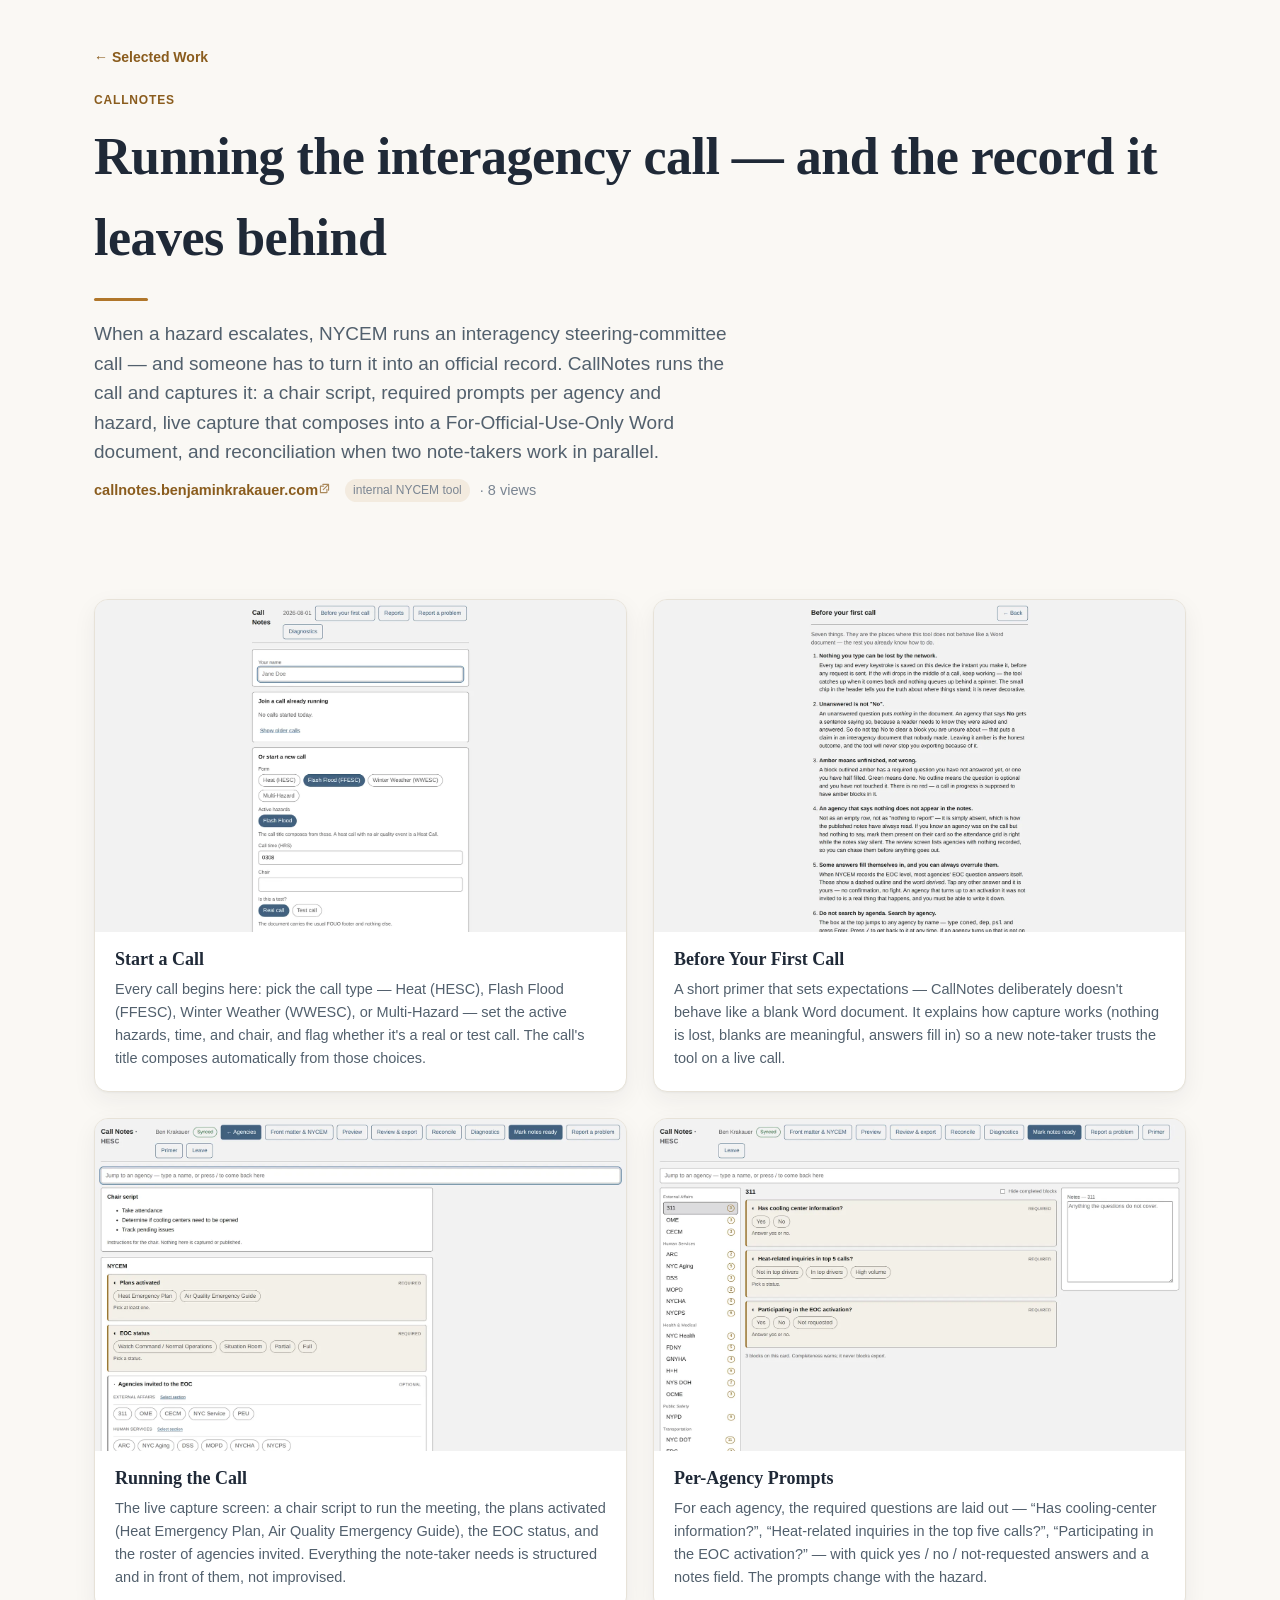
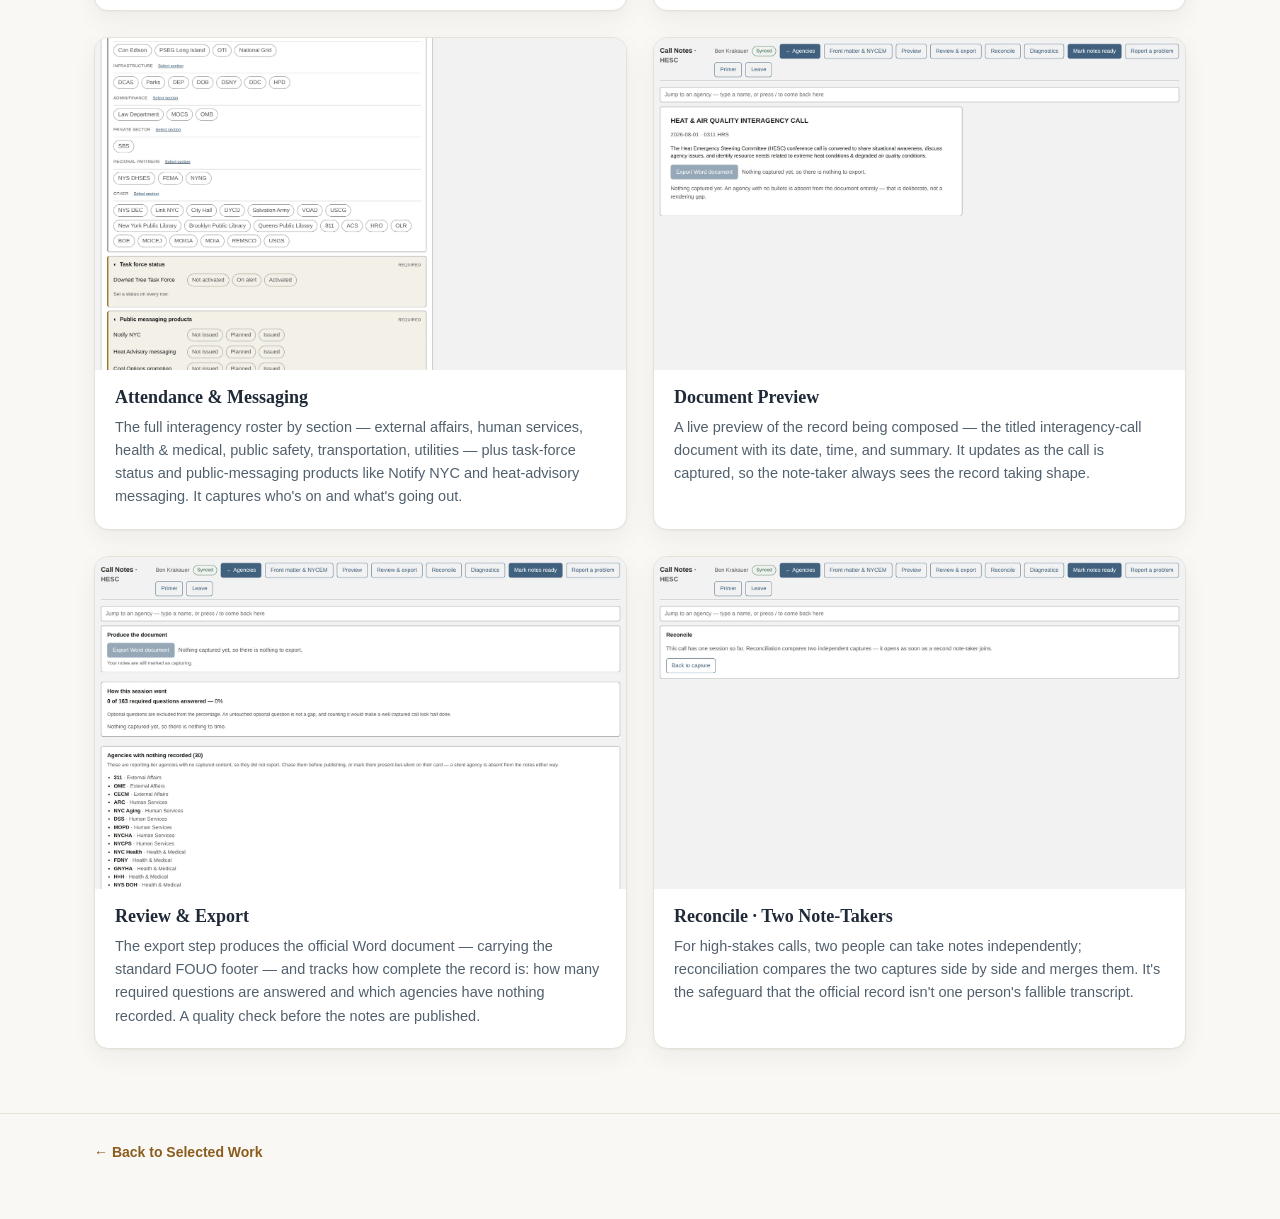
==== src/callnotes.html @ 8f45ad8c "Add CallNotes detail page (9th project) + fix lightbox download button CallNotes: internal NYCEM too" ====
<!doctype html>
<html lang="en">
<head>
  <meta charset="utf-8" />
  <meta name="viewport" content="width=device-width, initial-scale=1" />
  <title>CallNotes — Selected Work</title>
  <meta name="description" content="Inside CallNotes — screens, products, and how it's built." />
  <meta name="robots" content="noindex, nofollow" />
  <meta name="color-scheme" content="light" />
  <link rel="icon" href="data:image/svg+xml,%3Csvg xmlns='http://www.w3.org/2000/svg' viewBox='0 0 32 32'%3E%3Crect width='32' height='32' rx='6' fill='%23faf8f4'/%3E%3Ctext x='16' y='23' font-size='20' text-anchor='middle' font-family='Georgia,serif' fill='%23b0762a'%3ES%3C/text%3E%3C/svg%3E" />
  <link rel="stylesheet" href="styles.css" />
  <link rel="stylesheet" href="detail.css" />
</head>
<body>
  <a class="skip-link" href="#views">Skip to screens</a>

  <header class="site-header detail-header">
    <div class="wrap">
      <a class="back-link" href="index.html">← Selected Work</a>
      <span class="detail-kicker">CallNotes</span>
      <h1 class="site-title">Running the interagency call — and the record it leaves behind</h1>
      <hr class="title-rule" aria-hidden="true" />
      <p class="site-tagline">When a hazard escalates, NYCEM runs an interagency steering-committee call — and someone has to turn it into an official record. CallNotes runs the call and captures it: a chair script, required prompts per agency and hazard, live capture that composes into a For-Official-Use-Only Word document, and reconciliation when two note-takers work in parallel.</p>
      <p class="detail-links"><a href="https://callnotes.benjaminkrakauer.com" target="_blank" rel="noopener noreferrer">callnotes.benjaminkrakauer.com<svg class="ext" viewBox="0 0 16 16" width="13" height="13" aria-hidden="true"><path d="M6 3h7v7M13 3L6.5 9.5M11 9v4H3V5h4" fill="none" stroke="currentColor" stroke-width="1.4" stroke-linecap="round" stroke-linejoin="round"/></svg></a><span class="link-note">internal NYCEM tool</span><span class="detail-count">· 8 views</span></p>
    </div>
  </header>

  <main id="views" class="wrap">
    <ul class="subgrid" role="list">

      <li class="subtile" role="listitem">
        <button class="subtile-view" data-full="assets/callnotes/cn-setup.webp" data-caption="Start a Call">
          <img src="assets/callnotes/cn-setup.webp" alt="Start a call" loading="eager" decoding="async" />
        </button>
        <div class="subtile-body">
          <h2 class="subtile-title">Start a Call</h2>
          <p class="subtile-desc">Every call begins here: pick the call type — Heat (HESC), Flash Flood (FFESC), Winter Weather (WWESC), or Multi-Hazard — set the active hazards, time, and chair, and flag whether it's a real or test call. The call's title composes automatically from those choices.</p>
        </div>
      </li>

      <li class="subtile" role="listitem">
        <button class="subtile-view" data-full="assets/callnotes/cn-primer.webp" data-caption="Before Your First Call">
          <img src="assets/callnotes/cn-primer.webp" alt="Before your first call" loading="eager" decoding="async" />
        </button>
        <div class="subtile-body">
          <h2 class="subtile-title">Before Your First Call</h2>
          <p class="subtile-desc">A short primer that sets expectations — CallNotes deliberately doesn't behave like a blank Word document. It explains how capture works (nothing is lost, blanks are meaningful, answers fill in) so a new note-taker trusts the tool on a live call.</p>
        </div>
      </li>

      <li class="subtile" role="listitem">
        <button class="subtile-view" data-full="assets/callnotes/cn-call.webp" data-caption="Running the Call">
          <img src="assets/callnotes/cn-call.webp" alt="Running the call" loading="eager" decoding="async" />
        </button>
        <div class="subtile-body">
          <h2 class="subtile-title">Running the Call</h2>
          <p class="subtile-desc">The live capture screen: a chair script to run the meeting, the plans activated (Heat Emergency Plan, Air Quality Emergency Guide), the EOC status, and the roster of agencies invited. Everything the note-taker needs is structured and in front of them, not improvised.</p>
        </div>
      </li>

      <li class="subtile" role="listitem">
        <button class="subtile-view" data-full="assets/callnotes/cn-frontmatter.webp" data-caption="Per-Agency Prompts">
          <img src="assets/callnotes/cn-frontmatter.webp" alt="Per-agency prompts" loading="eager" decoding="async" />
        </button>
        <div class="subtile-body">
          <h2 class="subtile-title">Per-Agency Prompts</h2>
          <p class="subtile-desc">For each agency, the required questions are laid out — “Has cooling-center information?”, “Heat-related inquiries in the top five calls?”, “Participating in the EOC activation?” — with quick yes / no / not-requested answers and a notes field. The prompts change with the hazard.</p>
        </div>
      </li>

      <li class="subtile" role="listitem">
        <button class="subtile-view" data-full="assets/callnotes/cn-agencies.webp" data-caption="Attendance &amp; Messaging">
          <img src="assets/callnotes/cn-agencies.webp" alt="Attendance and messaging" loading="eager" decoding="async" />
        </button>
        <div class="subtile-body">
          <h2 class="subtile-title">Attendance &amp; Messaging</h2>
          <p class="subtile-desc">The full interagency roster by section — external affairs, human services, health &amp; medical, public safety, transportation, utilities — plus task-force status and public-messaging products like Notify NYC and heat-advisory messaging. It captures who's on and what's going out.</p>
        </div>
      </li>

      <li class="subtile" role="listitem">
        <button class="subtile-view" data-full="assets/callnotes/cn-preview.webp" data-caption="Document Preview">
          <img src="assets/callnotes/cn-preview.webp" alt="Document preview" loading="eager" decoding="async" />
        </button>
        <div class="subtile-body">
          <h2 class="subtile-title">Document Preview</h2>
          <p class="subtile-desc">A live preview of the record being composed — the titled interagency-call document with its date, time, and summary. It updates as the call is captured, so the note-taker always sees the record taking shape.</p>
        </div>
      </li>

      <li class="subtile" role="listitem">
        <button class="subtile-view" data-full="assets/callnotes/cn-export.webp" data-caption="Review &amp; Export">
          <img src="assets/callnotes/cn-export.webp" alt="Review and export" loading="eager" decoding="async" />
        </button>
        <div class="subtile-body">
          <h2 class="subtile-title">Review &amp; Export</h2>
          <p class="subtile-desc">The export step produces the official Word document — carrying the standard FOUO footer — and tracks how complete the record is: how many required questions are answered and which agencies have nothing recorded. A quality check before the notes are published.</p>
        </div>
      </li>

      <li class="subtile" role="listitem">
        <button class="subtile-view" data-full="assets/callnotes/cn-reconcile.webp" data-caption="Reconcile · Two Note-Takers">
          <img src="assets/callnotes/cn-reconcile.webp" alt="Reconcile two note-takers" loading="eager" decoding="async" />
        </button>
        <div class="subtile-body">
          <h2 class="subtile-title">Reconcile <span aria-hidden="true">·</span> Two Note-Takers</h2>
          <p class="subtile-desc">For high-stakes calls, two people can take notes independently; reconciliation compares the two captures side by side and merges them. It's the safeguard that the official record isn't one person's fallible transcript.</p>
        </div>
      </li>

    </ul>
  </main>

  <footer class="site-footer">
    <div class="wrap"><p><a class="back-link" href="index.html" style="margin:0">← Back to Selected Work</a></p></div>
  </footer>

  <div class="lightbox" id="lb" hidden role="dialog" aria-modal="true" aria-label="Screenshot viewer">
    <div class="lb-bar">
      <span class="lb-caption"></span>
      <div class="lb-actions">
        <a class="lb-btn lb-download" hidden target="_blank" rel="noopener">↓ Download PDF</a>
        <button class="lb-btn lb-close" type="button">✕ Close</button>
      </div>
    </div>
    <div class="lb-stage">
      <button class="lb-nav prev" type="button" aria-label="Previous screen">‹</button>
      <img class="lb-img" alt="" />
      <button class="lb-nav next" type="button" aria-label="Next screen">›</button>
    </div>
  </div>

  <script src="detail.js"></script>
</body>
</html>
---- src/styles.css ----
/* Selected Work — warm-professional portfolio. Slate neutrals + one muted-amber accent. */

:root {
  --paper:      #faf8f4;   /* warm near-white background */
  --card:       #ffffff;
  --ink:        #1f2937;   /* slate-800 body text */
  --ink-soft:   #52606d;   /* slate-ish secondary */
  --ink-faint:  #7a8592;
  --line:       #e7e2d8;   /* warm hairline */
  --line-soft:  #efeae0;
  --accent:     #b0762a;   /* muted amber */
  --accent-ink: #8a5c1d;   /* darker amber for text-on-paper contrast */
  --accent-soft:rgba(176, 118, 42, 0.10);
  --shadow:     0 1px 2px rgba(31, 41, 55, 0.04), 0 8px 24px rgba(31, 41, 55, 0.06);
  --shadow-hi:  0 2px 6px rgba(31, 41, 55, 0.06), 0 14px 40px rgba(31, 41, 55, 0.10);
  --radius:     14px;
  --maxw:       1140px;
  --font: -apple-system, BlinkMacSystemFont, "Segoe UI", Roboto, Helvetica, Arial, sans-serif;
  --serif: Georgia, "Times New Roman", serif;
}

* { box-sizing: border-box; }

html { -webkit-text-size-adjust: 100%; }

body {
  margin: 0;
  background: var(--paper);
  color: var(--ink);
  font-family: var(--font);
  font-size: 17px;
  line-height: 1.55;
  -webkit-font-smoothing: antialiased;
  text-rendering: optimizeLegibility;
}

.wrap { width: 100%; max-width: var(--maxw); margin: 0 auto; padding: 0 24px; }

/* ---------- Skip link ---------- */
.skip-link {
  position: absolute; left: -999px; top: 0;
  background: var(--ink); color: #fff; padding: 10px 16px; border-radius: 0 0 8px 0;
  z-index: 20;
}
.skip-link:focus { left: 0; }

/* ---------- Header ---------- */
.site-header { padding: clamp(56px, 9vw, 104px) 0 clamp(28px, 5vw, 48px); }
.site-title {
  margin: 0;
  font-family: var(--serif);
  font-weight: 600;
  font-size: clamp(34px, 5.4vw, 52px);
  letter-spacing: -0.01em;
  color: var(--ink);
}
.title-rule {
  border: 0; height: 3px; width: 54px; margin: 20px 0 18px;
  background: var(--accent); border-radius: 2px;
}
.site-tagline {
  margin: 0; max-width: 44ch;
  font-size: clamp(16px, 2.2vw, 19px);
  color: var(--ink-soft);
}

/* ---------- Grid ---------- */
.grid {
  list-style: none; margin: 0 0 64px; padding: 0;
  display: grid; gap: 22px;
  grid-template-columns: repeat(3, 1fr);
  align-items: start; /* expanded tile grows on its own; row-mates stay compact */
}
@media (max-width: 960px) { .grid { grid-template-columns: repeat(2, 1fr); } }
@media (max-width: 620px) { .grid { grid-template-columns: 1fr; gap: 18px; } }

/* ---------- Tile ---------- */
.tile {
  background: var(--card);
  border: 1px solid var(--line);
  border-radius: var(--radius);
  box-shadow: var(--shadow);
  overflow: hidden;
  transition: box-shadow .25s ease, border-color .25s ease, transform .25s ease;
  display: flex; flex-direction: column;
}
.tile:hover { box-shadow: var(--shadow-hi); border-color: color-mix(in srgb, var(--accent) 45%, var(--line)); }

.tile-toggle {
  appearance: none; background: none; border: 0; margin: 0; padding: 0;
  text-align: left; width: 100%; cursor: pointer; color: inherit; font: inherit;
  display: flex; flex-direction: column; gap: 0;
}
.tile-toggle:focus-visible {
  outline: 3px solid var(--accent);
  outline-offset: -3px;
  border-radius: var(--radius);
}

/* Link tiles (click the whole card → detail page) */
.tile-link {
  display: flex; flex-direction: column; height: 100%;
  text-decoration: none; color: inherit;
}
.tile-link:focus-visible { outline: 3px solid var(--accent); outline-offset: -3px; border-radius: var(--radius); }
.tile-go {
  margin-top: auto; padding-top: 10px;
  display: inline-flex; align-items: center; gap: 6px;
  font-size: 13px; font-weight: 700; color: var(--accent-ink);
}
.chev-r { transition: transform .2s ease; }
.tile-link:hover .chev-r { transform: translateX(3px); }

.tile-media {
  display: block; width: 100%; aspect-ratio: 16 / 10; overflow: hidden;
  background: var(--line-soft);
  border-bottom: 1px solid var(--line-soft);
}
.tile-media img {
  display: block; width: 100%; height: 100%; object-fit: cover; object-position: top center;
  transition: transform .4s ease;
}
.tile:hover .tile-media img { transform: scale(1.02); }

.tile-head { padding: 18px 20px 20px; display: flex; flex-direction: column; gap: 7px; flex: 1; }
.tile-kicker {
  font-size: 11.5px; font-weight: 700; letter-spacing: .07em; text-transform: uppercase;
  color: var(--accent-ink); margin-bottom: -1px;
}
.tile-headline {
  font-family: var(--serif); font-weight: 600;
  font-size: 19px; line-height: 1.3; color: var(--ink);
}
.tile-oneliner { font-size: 14.5px; line-height: 1.5; color: var(--ink-soft); }

.tile-more {
  margin-top: auto; padding-top: 10px;
  display: inline-flex; align-items: center; gap: 5px;
  font-size: 13px; font-weight: 600; letter-spacing: .01em;
  color: var(--accent-ink);
}
.chev { transition: transform .3s ease; flex: none; }
.tile[data-open="true"] .chev { transform: rotate(180deg); }
.tile[data-open="true"] .tile-more .label-more { display: none; }

/* ---------- Expanding panel (grid-rows animation) ---------- */
.tile-panel {
  display: grid; grid-template-rows: 0fr;
  transition: grid-template-rows .34s ease;
}
.tile[data-open="true"] .tile-panel { grid-template-rows: 1fr; }
.tile-panel-inner {
  overflow: hidden; min-height: 0;
  padding: 0 20px;
}
.tile[data-open="true"] .tile-panel-inner { padding-bottom: 22px; }

.tile-story {
  margin: 0 0 14px;
  padding-top: 4px;
  border-top: 1px solid var(--line-soft);
  font-size: 15px; line-height: 1.62; color: var(--ink);
}
.tile[data-open="true"] .tile-story { padding-top: 16px; }

.tile-links { display: flex; flex-wrap: wrap; align-items: center; gap: 4px 10px; margin: 0; font-size: 14.5px; }
.tile-links a {
  display: inline-flex; align-items: center; gap: 5px;
  color: var(--accent-ink); text-decoration: none; font-weight: 600;
  border-bottom: 1px solid transparent; transition: border-color .2s ease, color .2s ease;
}
.tile-links a:hover { border-bottom-color: var(--accent); }
.tile-links a:focus-visible { outline: 3px solid var(--accent); outline-offset: 3px; border-radius: 3px; }
.ext { opacity: .7; flex: none; }
.link-sep { color: var(--ink-faint); }
.link-note {
  margin-left: 4px; font-size: 12px; font-weight: 500; color: var(--ink-faint);
  background: var(--accent-soft); padding: 2px 8px; border-radius: 999px;
}

/* "Dig down" CTA to a per-app detail page */
.tile-explore { margin: 15px 0 2px; }
.tile-explore a {
  display: inline-flex; align-items: center; gap: 7px;
  font-size: 13.5px; font-weight: 700; color: var(--accent-ink);
  background: var(--accent-soft);
  border: 1px solid color-mix(in srgb, var(--accent) 38%, transparent);
  padding: 9px 14px; border-radius: 9px; text-decoration: none;
  transition: background .2s ease, border-color .2s ease;
}
.tile-explore a:hover { background: color-mix(in srgb, var(--accent) 15%, transparent); border-color: var(--accent); }
.tile-explore a:focus-visible { outline: 3px solid var(--accent); outline-offset: 2px; }

/* ---------- Footer ---------- */
.site-footer {
  border-top: 1px solid var(--line);
  padding: 28px 0 56px;
}
.site-footer p { margin: 0; font-size: 13px; color: var(--ink-faint); }

/* ---------- Illustration caption overlay (labeled previews) ---------- */
.tile-media { position: relative; }
.media-tag {
  position: absolute; left: 10px; bottom: 10px;
  font-size: 10.5px; font-weight: 600; letter-spacing: .03em; text-transform: uppercase;
  color: #fff; background: rgba(31, 41, 55, 0.72);
  padding: 3px 8px; border-radius: 6px; backdrop-filter: blur(2px);
}

@media (prefers-reduced-motion: reduce) {
  * { transition: none !important; }
}
---- src/detail.css ----
/* Per-app detail (drill-down) pages: sub-tile grid + full-screen lightbox.
   Reuses the design tokens from styles.css (linked first). */

/* ---------- Header ---------- */
.detail-header { padding-top: clamp(28px, 5vw, 44px); }
.back-link {
  display: inline-flex; align-items: center; gap: 6px;
  font-size: 14px; font-weight: 600; color: var(--accent-ink); text-decoration: none;
  margin-bottom: 22px;
}
.back-link:hover { text-decoration: underline; }
.back-link:focus-visible { outline: 3px solid var(--accent); outline-offset: 3px; border-radius: 4px; }
.detail-kicker {
  display: block; font-size: 12px; font-weight: 700; letter-spacing: .07em;
  text-transform: uppercase; color: var(--accent-ink); margin-bottom: 8px;
}
.detail-header .site-tagline { max-width: 60ch; }
.detail-links { margin-top: 12px; font-size: 14.5px; display: flex; flex-wrap: wrap; gap: 4px 10px; align-items: center; }
.detail-links a { color: var(--accent-ink); font-weight: 600; text-decoration: none; border-bottom: 1px solid transparent; }
.detail-links a:hover { border-bottom-color: var(--accent); }
.detail-links .link-note {
  font-size: 12px; font-weight: 500; color: var(--ink-faint);
  background: var(--accent-soft); padding: 2px 8px; border-radius: 999px;
}
.detail-count { color: var(--ink-faint); }

/* ---------- Sub-tile grid ---------- */
.subgrid {
  list-style: none; margin: 34px 0 64px; padding: 0;
  display: grid; gap: 26px; grid-template-columns: repeat(2, 1fr);
}
@media (max-width: 780px) { .subgrid { grid-template-columns: 1fr; gap: 22px; } }

.subtile {
  background: var(--card); border: 1px solid var(--line); border-radius: var(--radius);
  box-shadow: var(--shadow); overflow: hidden; display: flex; flex-direction: column;
  transition: box-shadow .25s ease, border-color .25s ease;
}
.subtile:hover { box-shadow: var(--shadow-hi); border-color: color-mix(in srgb, var(--accent) 45%, var(--line)); }

.subtile-view {
  appearance: none; border: 0; margin: 0; padding: 0; background: var(--line-soft);
  cursor: zoom-in; display: block; width: 100%; position: relative;
  aspect-ratio: 16 / 10; overflow: hidden;
}
.subtile-view img { display: block; width: 100%; height: 100%; object-fit: cover; object-position: top center; transition: transform .4s ease; }
.subtile:hover .subtile-view img { transform: scale(1.02); }
.subtile-view:focus-visible { outline: 3px solid var(--accent); outline-offset: -3px; }
/* expand affordance */
.subtile-view::after {
  content: "⤢ Expand"; position: absolute; right: 10px; bottom: 10px;
  font-size: 11px; font-weight: 600; letter-spacing: .02em; color: #fff;
  background: rgba(31,41,55,.72); padding: 4px 9px; border-radius: 7px;
  opacity: 0; transition: opacity .2s ease; backdrop-filter: blur(2px);
}
.subtile:hover .subtile-view::after, .subtile-view:focus-visible::after { opacity: 1; }
/* badge for non-screen artifacts (PDF/email) */
.subtile-view .kind {
  position: absolute; left: 10px; top: 10px; font-size: 10.5px; font-weight: 700;
  letter-spacing: .04em; text-transform: uppercase; color: #fff; background: var(--accent);
  padding: 3px 8px; border-radius: 6px;
}

.subtile-body { padding: 16px 20px 20px; }
.subtile-title { font-family: var(--serif); font-weight: 600; font-size: 18px; line-height: 1.3; color: var(--ink); margin: 0 0 7px; }
.subtile-desc { font-size: 14.5px; line-height: 1.6; color: var(--ink-soft); margin: 0; }
.subtile-desc a { color: var(--accent-ink); font-weight: 600; text-decoration: none; border-bottom: 1px solid var(--accent-soft); }
.subtile-desc a:hover { border-bottom-color: var(--accent); }

/* ---------- Lightbox ---------- */
.lightbox[hidden] { display: none; }
.lightbox {
  position: fixed; inset: 0; z-index: 100; display: flex; flex-direction: column;
  background: rgba(24, 27, 33, .86); backdrop-filter: blur(3px); padding: 3vh 3vw;
}
.lb-bar { display: flex; align-items: center; justify-content: space-between; gap: 12px; color: #f3f0ea; margin-bottom: 10px; }
.lb-caption { font-size: 14.5px; font-weight: 600; }
.lb-actions { display: flex; align-items: center; gap: 8px; }
.lb-btn {
  appearance: none; border: 1px solid rgba(255,255,255,.28); background: rgba(255,255,255,.08);
  color: #f3f0ea; font-size: 13px; font-weight: 600; padding: 7px 12px; border-radius: 8px; cursor: pointer;
  text-decoration: none; display: inline-flex; align-items: center; gap: 6px;
}
.lb-btn:hover { background: rgba(255,255,255,.18); }
.lb-btn:focus-visible { outline: 2px solid #fff; outline-offset: 2px; }
.lb-btn[hidden] { display: none; }   /* download button hidden on non-PDF views */
.lb-stage { flex: 1; min-height: 0; display: flex; align-items: center; justify-content: center; gap: 10px; }
.lb-stage img { max-width: 100%; max-height: 100%; object-fit: contain; border-radius: 8px; box-shadow: 0 10px 40px rgba(0,0,0,.5); background: #fff; }
.lb-nav {
  appearance: none; border: 0; background: rgba(255,255,255,.10); color: #fff; cursor: pointer;
  width: 44px; height: 44px; border-radius: 50%; font-size: 20px; flex: none;
  display: flex; align-items: center; justify-content: center;
}
.lb-nav:hover { background: rgba(255,255,255,.22); }
.lb-nav:disabled { opacity: .3; cursor: default; }
@media (max-width: 640px) { .lb-nav { position: absolute; top: 50%; z-index: 2; } .lb-nav.prev { left: 8px; } .lb-nav.next { right: 8px; } }

@media (prefers-reduced-motion: reduce) { * { transition: none !important; } }
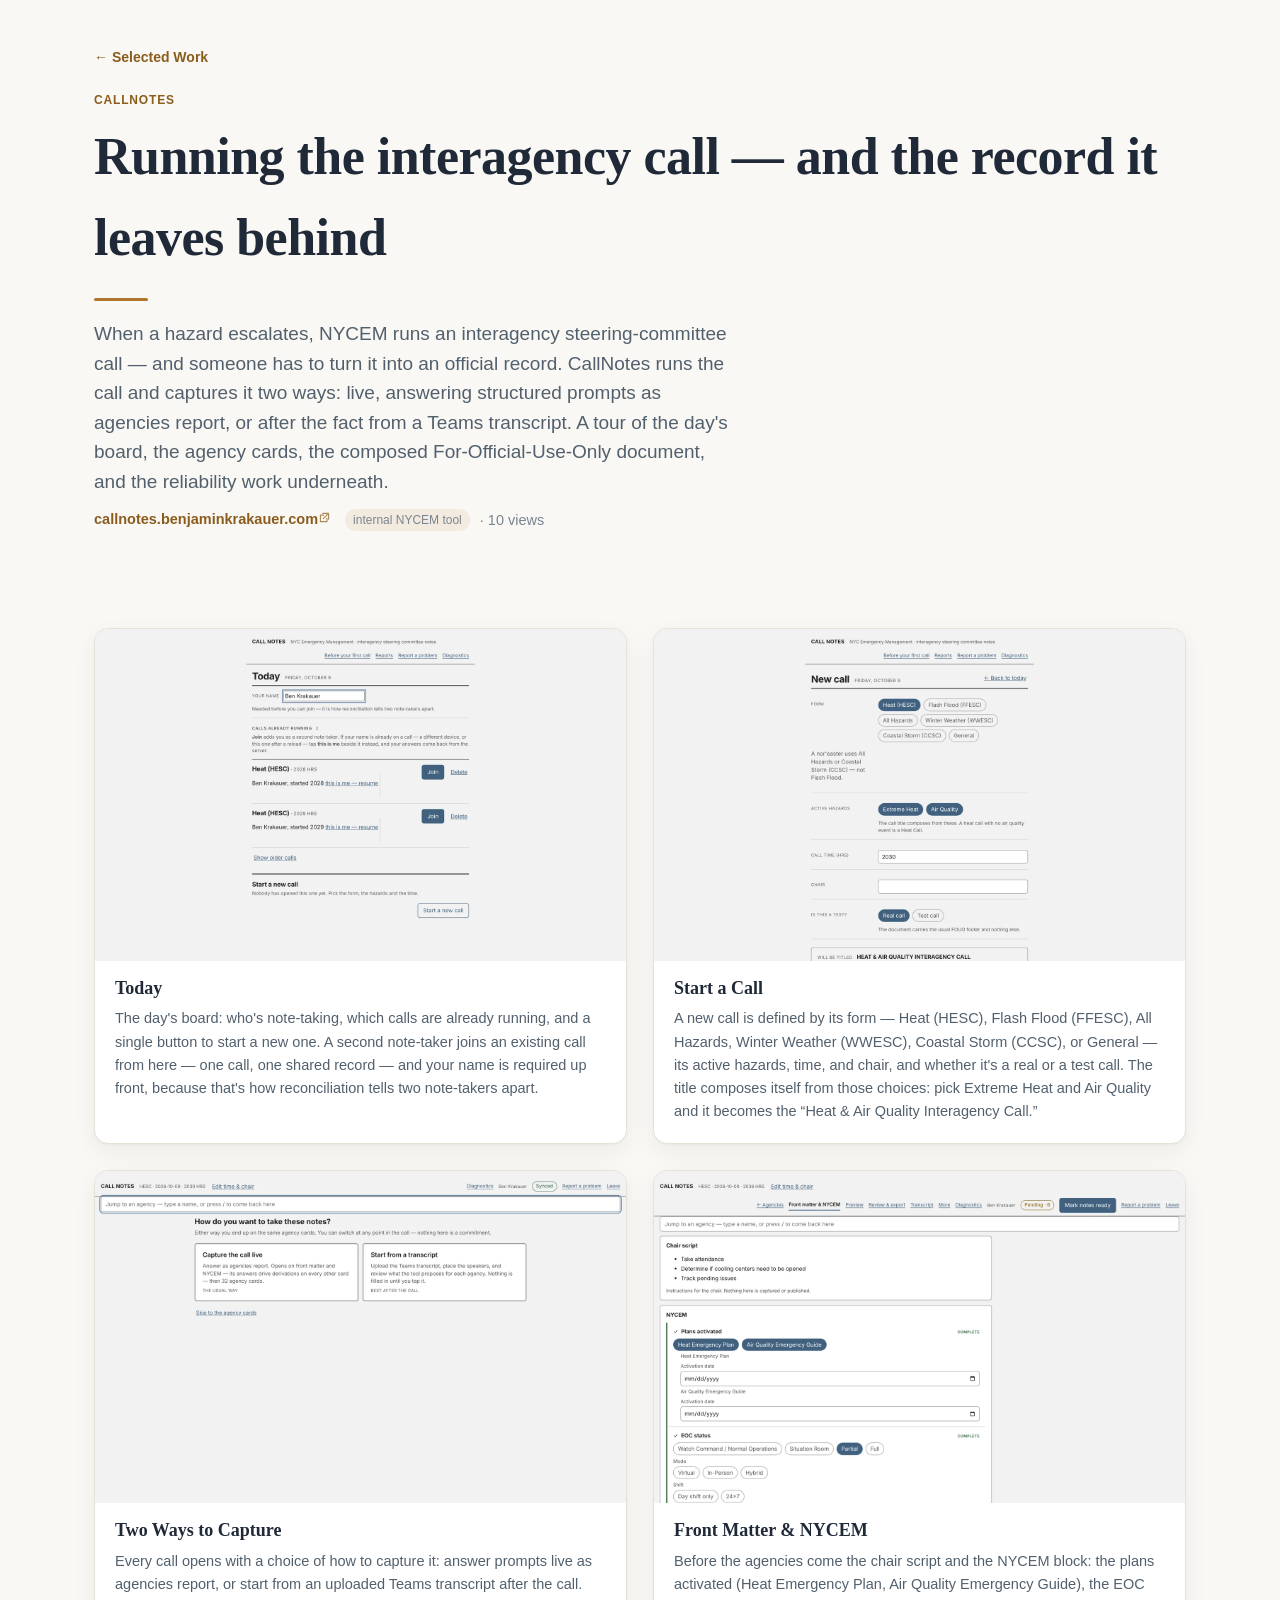
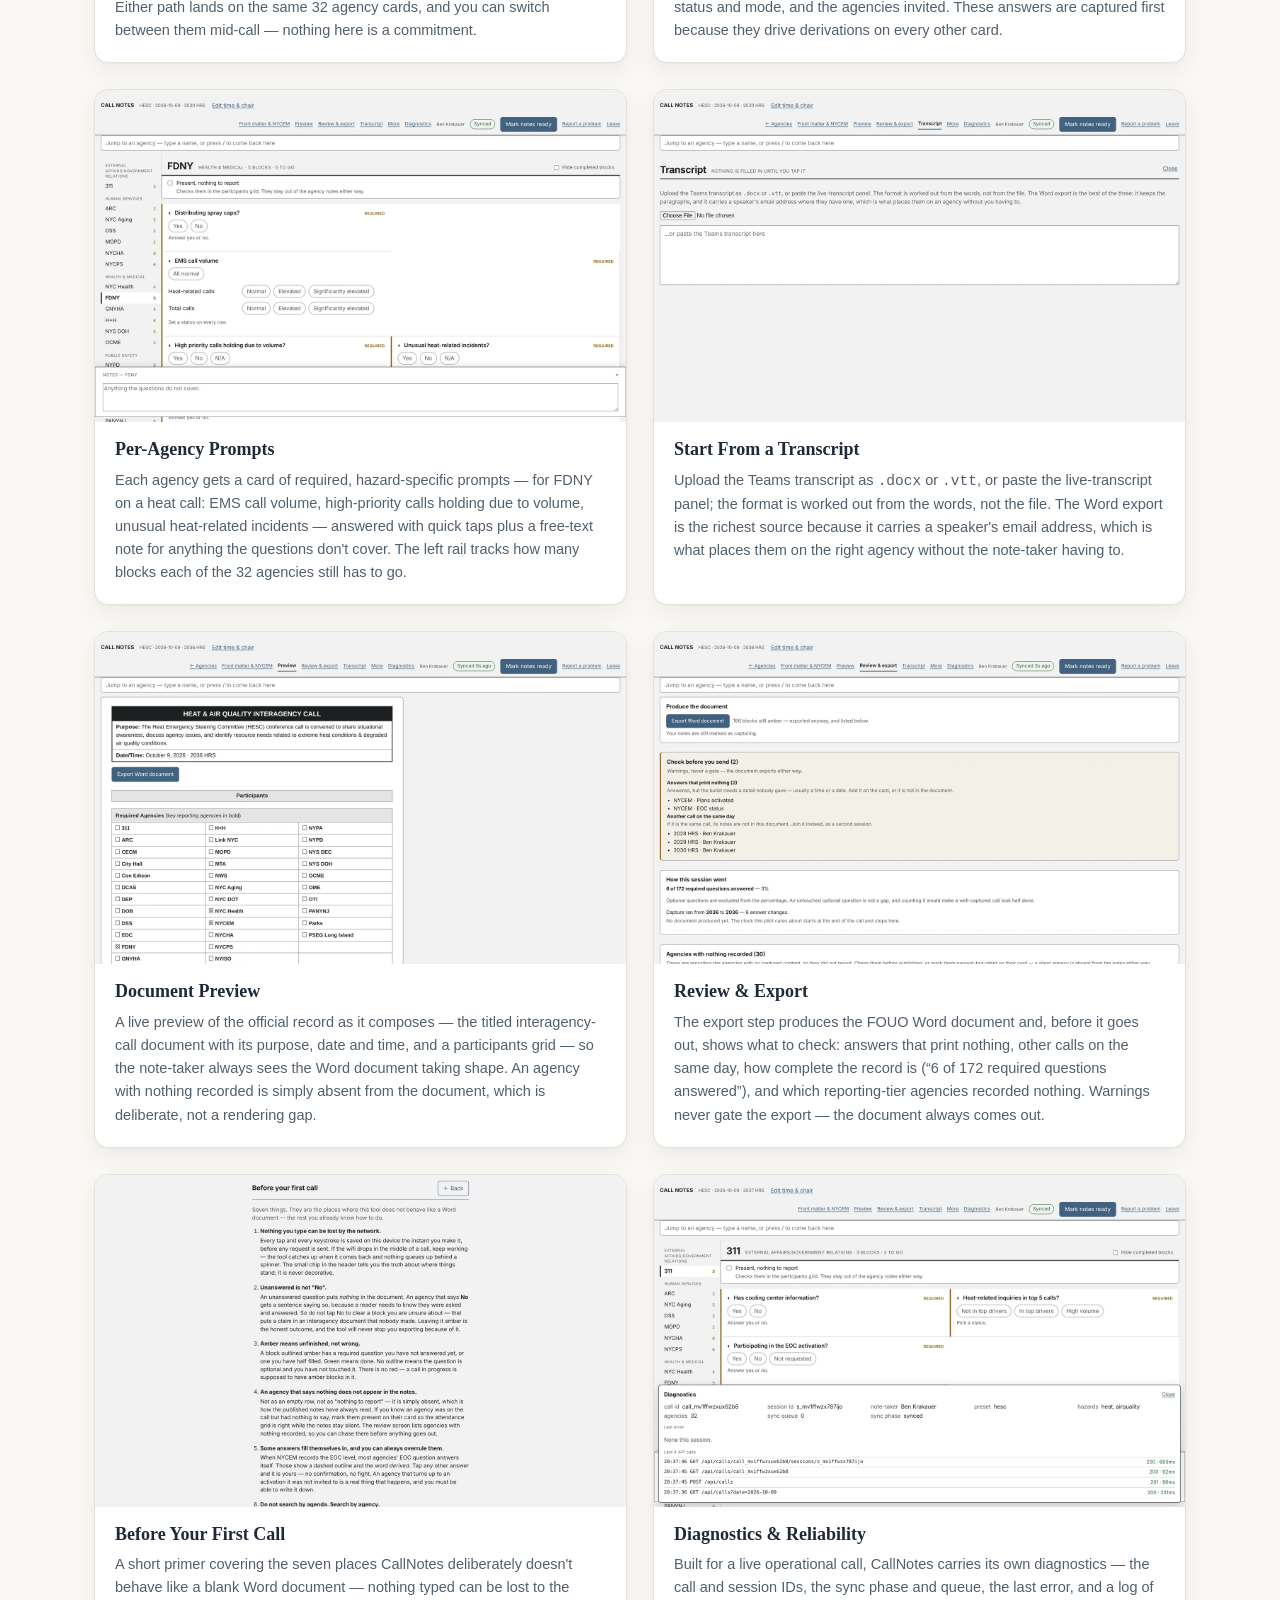
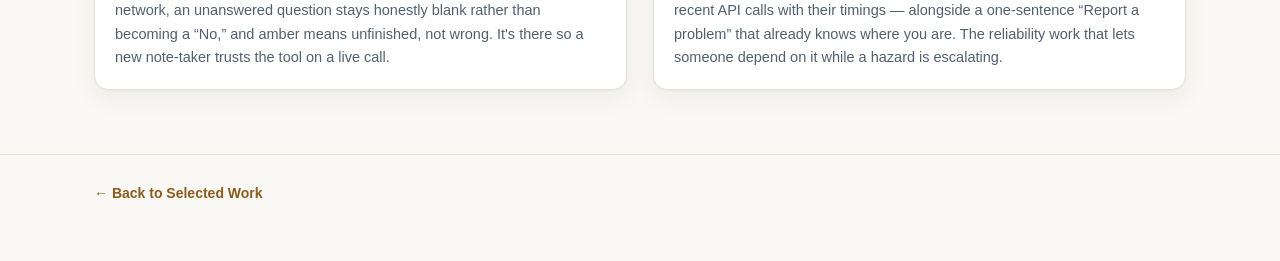
==== commit afc81982: "Add QuickLook project (9 views) and refresh CallNotes drill-down (10 views) QuickLook is a new inter" ====
--- a/src/callnotes.html
+++ b/src/callnotes.html
@@ -20,8 +20,8 @@
       <span class="detail-kicker">CallNotes</span>
       <h1 class="site-title">Running the interagency call — and the record it leaves behind</h1>
       <hr class="title-rule" aria-hidden="true" />
-      <p class="site-tagline">When a hazard escalates, NYCEM runs an interagency steering-committee call — and someone has to turn it into an official record. CallNotes runs the call and captures it: a chair script, required prompts per agency and hazard, live capture that composes into a For-Official-Use-Only Word document, and reconciliation when two note-takers work in parallel.</p>
-      <p class="detail-links"><a href="https://callnotes.benjaminkrakauer.com" target="_blank" rel="noopener noreferrer">callnotes.benjaminkrakauer.com<svg class="ext" viewBox="0 0 16 16" width="13" height="13" aria-hidden="true"><path d="M6 3h7v7M13 3L6.5 9.5M11 9v4H3V5h4" fill="none" stroke="currentColor" stroke-width="1.4" stroke-linecap="round" stroke-linejoin="round"/></svg></a><span class="link-note">internal NYCEM tool</span><span class="detail-count">· 8 views</span></p>
+      <p class="site-tagline">When a hazard escalates, NYCEM runs an interagency steering-committee call — and someone has to turn it into an official record. CallNotes runs the call and captures it two ways: live, answering structured prompts as agencies report, or after the fact from a Teams transcript. A tour of the day's board, the agency cards, the composed For-Official-Use-Only document, and the reliability work underneath.</p>
+      <p class="detail-links"><a href="https://callnotes.benjaminkrakauer.com" target="_blank" rel="noopener noreferrer">callnotes.benjaminkrakauer.com<svg class="ext" viewBox="0 0 16 16" width="13" height="13" aria-hidden="true"><path d="M6 3h7v7M13 3L6.5 9.5M11 9v4H3V5h4" fill="none" stroke="currentColor" stroke-width="1.4" stroke-linecap="round" stroke-linejoin="round"/></svg></a><span class="link-note">internal NYCEM tool</span><span class="detail-count">· 10 views</span></p>
     </div>
   </header>
 
@@ -29,12 +29,82 @@
     <ul class="subgrid" role="list">
 
       <li class="subtile" role="listitem">
+        <button class="subtile-view" data-full="assets/callnotes/cn-today.webp" data-caption="Today">
+          <img src="assets/callnotes/cn-today.webp" alt="The day's board" loading="eager" decoding="async" />
+        </button>
+        <div class="subtile-body">
+          <h2 class="subtile-title">Today</h2>
+          <p class="subtile-desc">The day's board: who's note-taking, which calls are already running, and a single button to start a new one. A second note-taker joins an existing call from here — one call, one shared record — and your name is required up front, because that's how reconciliation tells two note-takers apart.</p>
+        </div>
+      </li>
+
+      <li class="subtile" role="listitem">
         <button class="subtile-view" data-full="assets/callnotes/cn-setup.webp" data-caption="Start a Call">
           <img src="assets/callnotes/cn-setup.webp" alt="Start a call" loading="eager" decoding="async" />
         </button>
         <div class="subtile-body">
           <h2 class="subtile-title">Start a Call</h2>
-          <p class="subtile-desc">Every call begins here: pick the call type — Heat (HESC), Flash Flood (FFESC), Winter Weather (WWESC), or Multi-Hazard — set the active hazards, time, and chair, and flag whether it's a real or test call. The call's title composes automatically from those choices.</p>
+          <p class="subtile-desc">A new call is defined by its form — Heat (HESC), Flash Flood (FFESC), All Hazards, Winter Weather (WWESC), Coastal Storm (CCSC), or General — its active hazards, time, and chair, and whether it's a real or a test call. The title composes itself from those choices: pick Extreme Heat and Air Quality and it becomes the “Heat &amp; Air Quality Interagency Call.”</p>
+        </div>
+      </li>
+
+      <li class="subtile" role="listitem">
+        <button class="subtile-view" data-full="assets/callnotes/cn-choose.webp" data-caption="Two Ways to Capture">
+          <img src="assets/callnotes/cn-choose.webp" alt="Two ways to capture" loading="eager" decoding="async" />
+        </button>
+        <div class="subtile-body">
+          <h2 class="subtile-title">Two Ways to Capture</h2>
+          <p class="subtile-desc">Every call opens with a choice of how to capture it: answer prompts live as agencies report, or start from an uploaded Teams transcript after the call. Either path lands on the same 32 agency cards, and you can switch between them mid-call — nothing here is a commitment.</p>
+        </div>
+      </li>
+
+      <li class="subtile" role="listitem">
+        <button class="subtile-view" data-full="assets/callnotes/cn-frontmatter.webp" data-caption="Front Matter &amp; NYCEM">
+          <img src="assets/callnotes/cn-frontmatter.webp" alt="Front matter and NYCEM" loading="eager" decoding="async" />
+        </button>
+        <div class="subtile-body">
+          <h2 class="subtile-title">Front Matter &amp; NYCEM</h2>
+          <p class="subtile-desc">Before the agencies come the chair script and the NYCEM block: the plans activated (Heat Emergency Plan, Air Quality Emergency Guide), the EOC status and mode, and the agencies invited. These answers are captured first because they drive derivations on every other card.</p>
+        </div>
+      </li>
+
+      <li class="subtile" role="listitem">
+        <button class="subtile-view" data-full="assets/callnotes/cn-agency-card.webp" data-caption="Per-Agency Prompts">
+          <img src="assets/callnotes/cn-agency-card.webp" alt="Per-agency prompts" loading="eager" decoding="async" />
+        </button>
+        <div class="subtile-body">
+          <h2 class="subtile-title">Per-Agency Prompts</h2>
+          <p class="subtile-desc">Each agency gets a card of required, hazard-specific prompts — for FDNY on a heat call: EMS call volume, high-priority calls holding due to volume, unusual heat-related incidents — answered with quick taps plus a free-text note for anything the questions don't cover. The left rail tracks how many blocks each of the 32 agencies still has to go.</p>
+        </div>
+      </li>
+
+      <li class="subtile" role="listitem">
+        <button class="subtile-view" data-full="assets/callnotes/cn-transcript.webp" data-caption="Start From a Transcript">
+          <img src="assets/callnotes/cn-transcript.webp" alt="Start from a transcript" loading="eager" decoding="async" />
+        </button>
+        <div class="subtile-body">
+          <h2 class="subtile-title">Start From a Transcript</h2>
+          <p class="subtile-desc">Upload the Teams transcript as <code>.docx</code> or <code>.vtt</code>, or paste the live-transcript panel; the format is worked out from the words, not the file. The Word export is the richest source because it carries a speaker's email address, which is what places them on the right agency without the note-taker having to.</p>
+        </div>
+      </li>
+
+      <li class="subtile" role="listitem">
+        <button class="subtile-view" data-full="assets/callnotes/cn-preview.webp" data-caption="Document Preview">
+          <img src="assets/callnotes/cn-preview.webp" alt="Document preview" loading="eager" decoding="async" />
+        </button>
+        <div class="subtile-body">
+          <h2 class="subtile-title">Document Preview</h2>
+          <p class="subtile-desc">A live preview of the official record as it composes — the titled interagency-call document with its purpose, date and time, and a participants grid — so the note-taker always sees the Word document taking shape. An agency with nothing recorded is simply absent from the document, which is deliberate, not a rendering gap.</p>
+        </div>
+      </li>
+
+      <li class="subtile" role="listitem">
+        <button class="subtile-view" data-full="assets/callnotes/cn-export.webp" data-caption="Review &amp; Export">
+          <img src="assets/callnotes/cn-export.webp" alt="Review and export" loading="eager" decoding="async" />
+        </button>
+        <div class="subtile-body">
+          <h2 class="subtile-title">Review &amp; Export</h2>
+          <p class="subtile-desc">The export step produces the FOUO Word document and, before it goes out, shows what to check: answers that print nothing, other calls on the same day, how complete the record is (“6 of 172 required questions answered”), and which reporting-tier agencies recorded nothing. Warnings never gate the export — the document always comes out.</p>
         </div>
       </li>
 
@@ -44,67 +114,17 @@
         </button>
         <div class="subtile-body">
           <h2 class="subtile-title">Before Your First Call</h2>
-          <p class="subtile-desc">A short primer that sets expectations — CallNotes deliberately doesn't behave like a blank Word document. It explains how capture works (nothing is lost, blanks are meaningful, answers fill in) so a new note-taker trusts the tool on a live call.</p>
+          <p class="subtile-desc">A short primer covering the seven places CallNotes deliberately doesn't behave like a blank Word document — nothing typed can be lost to the network, an unanswered question stays honestly blank rather than becoming a “No,” and amber means unfinished, not wrong. It's there so a new note-taker trusts the tool on a live call.</p>
         </div>
       </li>
 
       <li class="subtile" role="listitem">
-        <button class="subtile-view" data-full="assets/callnotes/cn-call.webp" data-caption="Running the Call">
-          <img src="assets/callnotes/cn-call.webp" alt="Running the call" loading="eager" decoding="async" />
+        <button class="subtile-view" data-full="assets/callnotes/cn-diagnostics.webp" data-caption="Diagnostics &amp; Reliability">
+          <img src="assets/callnotes/cn-diagnostics.webp" alt="Diagnostics and reliability" loading="eager" decoding="async" />
         </button>
         <div class="subtile-body">
-          <h2 class="subtile-title">Running the Call</h2>
-          <p class="subtile-desc">The live capture screen: a chair script to run the meeting, the plans activated (Heat Emergency Plan, Air Quality Emergency Guide), the EOC status, and the roster of agencies invited. Everything the note-taker needs is structured and in front of them, not improvised.</p>
-        </div>
-      </li>
-
-      <li class="subtile" role="listitem">
-        <button class="subtile-view" data-full="assets/callnotes/cn-frontmatter.webp" data-caption="Per-Agency Prompts">
-          <img src="assets/callnotes/cn-frontmatter.webp" alt="Per-agency prompts" loading="eager" decoding="async" />
-        </button>
-        <div class="subtile-body">
-          <h2 class="subtile-title">Per-Agency Prompts</h2>
-          <p class="subtile-desc">For each agency, the required questions are laid out — “Has cooling-center information?”, “Heat-related inquiries in the top five calls?”, “Participating in the EOC activation?” — with quick yes / no / not-requested answers and a notes field. The prompts change with the hazard.</p>
-        </div>
-      </li>
-
-      <li class="subtile" role="listitem">
-        <button class="subtile-view" data-full="assets/callnotes/cn-agencies.webp" data-caption="Attendance &amp; Messaging">
-          <img src="assets/callnotes/cn-agencies.webp" alt="Attendance and messaging" loading="eager" decoding="async" />
-        </button>
-        <div class="subtile-body">
-          <h2 class="subtile-title">Attendance &amp; Messaging</h2>
-          <p class="subtile-desc">The full interagency roster by section — external affairs, human services, health &amp; medical, public safety, transportation, utilities — plus task-force status and public-messaging products like Notify NYC and heat-advisory messaging. It captures who's on and what's going out.</p>
-        </div>
-      </li>
-
-      <li class="subtile" role="listitem">
-        <button class="subtile-view" data-full="assets/callnotes/cn-preview.webp" data-caption="Document Preview">
-          <img src="assets/callnotes/cn-preview.webp" alt="Document preview" loading="eager" decoding="async" />
-        </button>
-        <div class="subtile-body">
-          <h2 class="subtile-title">Document Preview</h2>
-          <p class="subtile-desc">A live preview of the record being composed — the titled interagency-call document with its date, time, and summary. It updates as the call is captured, so the note-taker always sees the record taking shape.</p>
-        </div>
-      </li>
-
-      <li class="subtile" role="listitem">
-        <button class="subtile-view" data-full="assets/callnotes/cn-export.webp" data-caption="Review &amp; Export">
-          <img src="assets/callnotes/cn-export.webp" alt="Review and export" loading="eager" decoding="async" />
-        </button>
-        <div class="subtile-body">
-          <h2 class="subtile-title">Review &amp; Export</h2>
-          <p class="subtile-desc">The export step produces the official Word document — carrying the standard FOUO footer — and tracks how complete the record is: how many required questions are answered and which agencies have nothing recorded. A quality check before the notes are published.</p>
-        </div>
-      </li>
-
-      <li class="subtile" role="listitem">
-        <button class="subtile-view" data-full="assets/callnotes/cn-reconcile.webp" data-caption="Reconcile · Two Note-Takers">
-          <img src="assets/callnotes/cn-reconcile.webp" alt="Reconcile two note-takers" loading="eager" decoding="async" />
-        </button>
-        <div class="subtile-body">
-          <h2 class="subtile-title">Reconcile <span aria-hidden="true">·</span> Two Note-Takers</h2>
-          <p class="subtile-desc">For high-stakes calls, two people can take notes independently; reconciliation compares the two captures side by side and merges them. It's the safeguard that the official record isn't one person's fallible transcript.</p>
+          <h2 class="subtile-title">Diagnostics &amp; Reliability</h2>
+          <p class="subtile-desc">Built for a live operational call, CallNotes carries its own diagnostics — the call and session IDs, the sync phase and queue, the last error, and a log of recent API calls with their timings — alongside a one-sentence “Report a problem” that already knows where you are. The reliability work that lets someone depend on it while a hazard is escalating.</p>
         </div>
       </li>
 
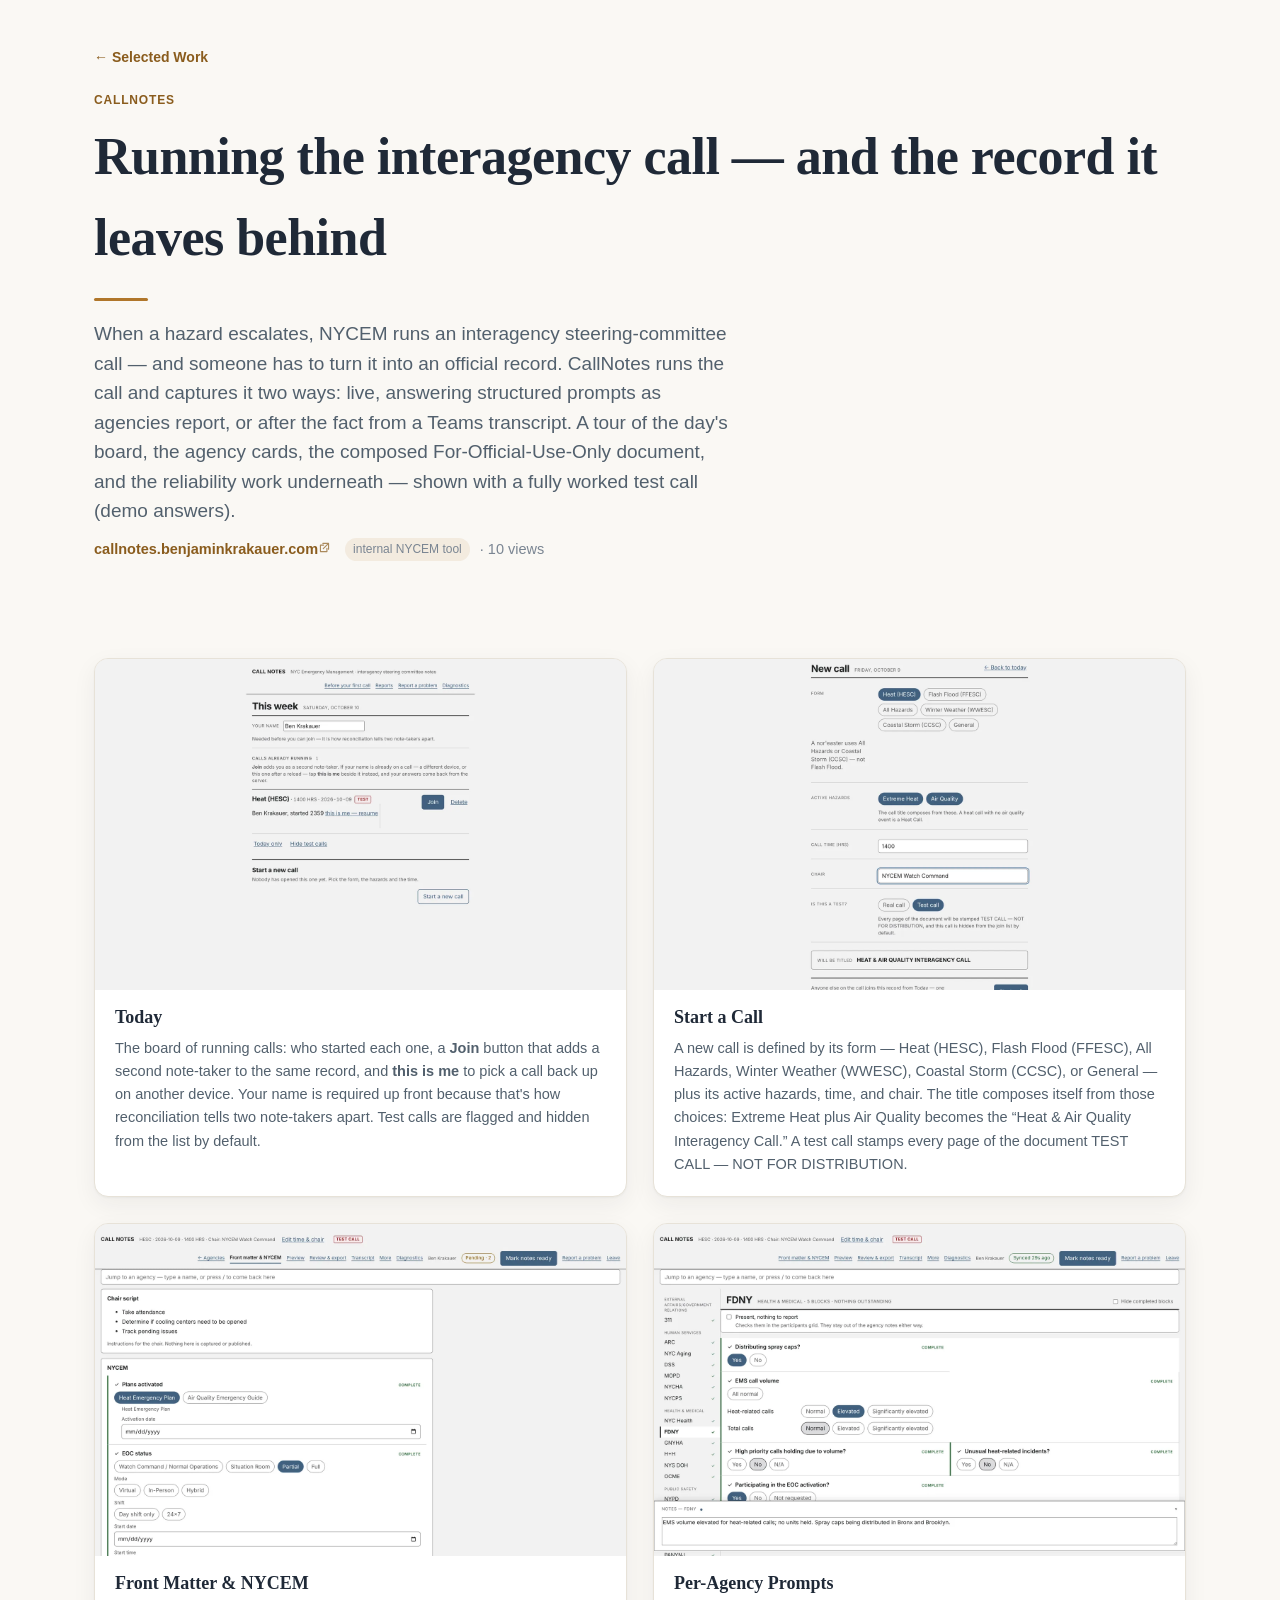
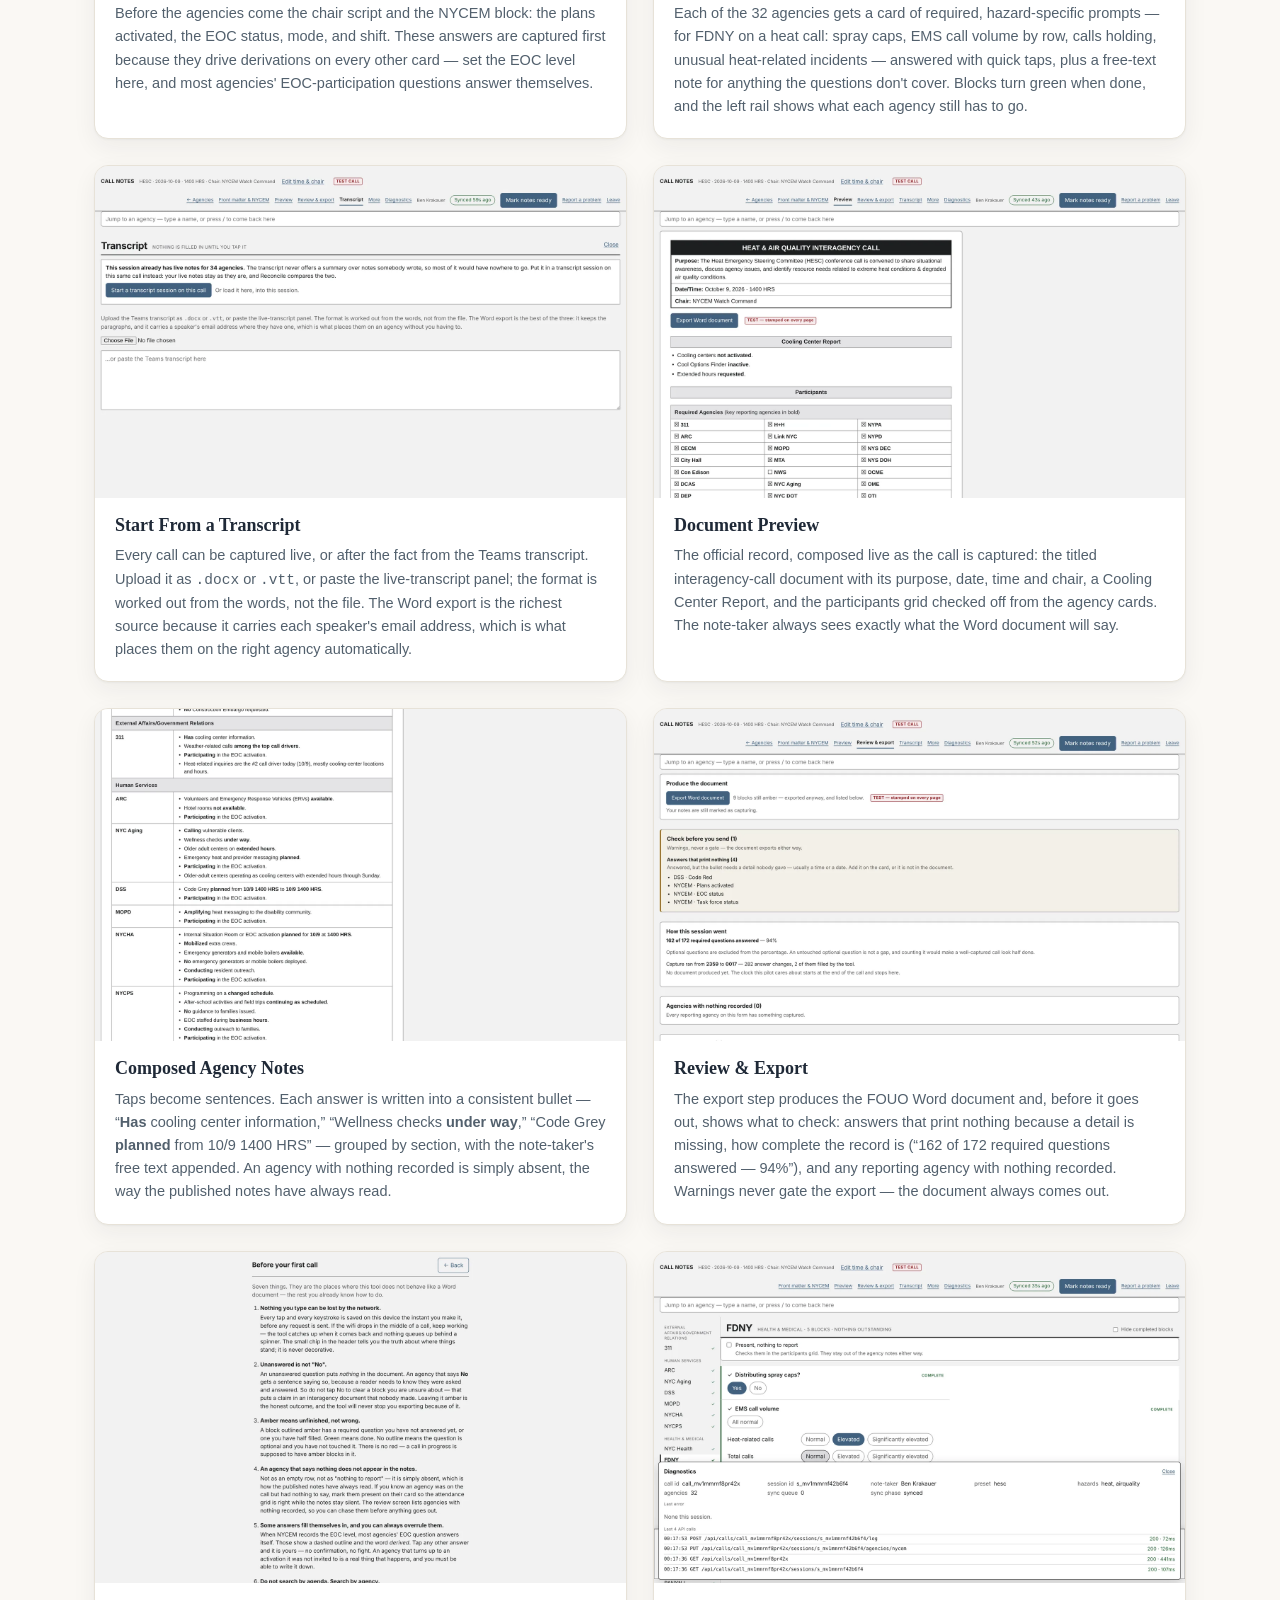
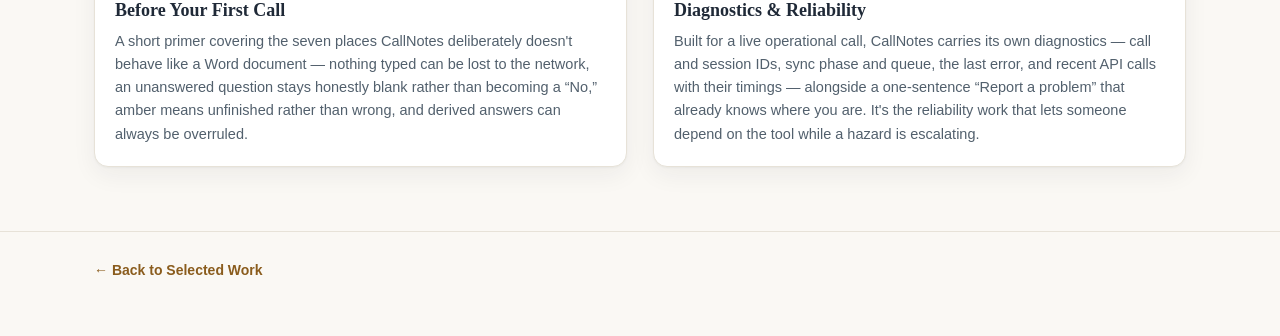
==== commit 62f3d8b3: "Re-capture CallNotes from a fully worked call; bust image caches CallNotes screenshots now come from" ====
--- a/src/callnotes.html
+++ b/src/callnotes.html
@@ -20,7 +20,7 @@
       <span class="detail-kicker">CallNotes</span>
       <h1 class="site-title">Running the interagency call — and the record it leaves behind</h1>
       <hr class="title-rule" aria-hidden="true" />
-      <p class="site-tagline">When a hazard escalates, NYCEM runs an interagency steering-committee call — and someone has to turn it into an official record. CallNotes runs the call and captures it two ways: live, answering structured prompts as agencies report, or after the fact from a Teams transcript. A tour of the day's board, the agency cards, the composed For-Official-Use-Only document, and the reliability work underneath.</p>
+      <p class="site-tagline">When a hazard escalates, NYCEM runs an interagency steering-committee call — and someone has to turn it into an official record. CallNotes runs the call and captures it two ways: live, answering structured prompts as agencies report, or after the fact from a Teams transcript. A tour of the day's board, the agency cards, the composed For-Official-Use-Only document, and the reliability work underneath — shown with a fully worked test call (demo answers).</p>
       <p class="detail-links"><a href="https://callnotes.benjaminkrakauer.com" target="_blank" rel="noopener noreferrer">callnotes.benjaminkrakauer.com<svg class="ext" viewBox="0 0 16 16" width="13" height="13" aria-hidden="true"><path d="M6 3h7v7M13 3L6.5 9.5M11 9v4H3V5h4" fill="none" stroke="currentColor" stroke-width="1.4" stroke-linecap="round" stroke-linejoin="round"/></svg></a><span class="link-note">internal NYCEM tool</span><span class="detail-count">· 10 views</span></p>
     </div>
   </header>
@@ -29,102 +29,102 @@
     <ul class="subgrid" role="list">
 
       <li class="subtile" role="listitem">
-        <button class="subtile-view" data-full="assets/callnotes/cn-today.webp" data-caption="Today">
-          <img src="assets/callnotes/cn-today.webp" alt="The day's board" loading="eager" decoding="async" />
+        <button class="subtile-view" data-full="assets/callnotes/cn-today.webp?v=38fe8a97" data-caption="Today">
+          <img src="assets/callnotes/cn-today.webp?v=38fe8a97" alt="The day's board" loading="eager" decoding="async" />
         </button>
         <div class="subtile-body">
           <h2 class="subtile-title">Today</h2>
-          <p class="subtile-desc">The day's board: who's note-taking, which calls are already running, and a single button to start a new one. A second note-taker joins an existing call from here — one call, one shared record — and your name is required up front, because that's how reconciliation tells two note-takers apart.</p>
+          <p class="subtile-desc">The board of running calls: who started each one, a <strong>Join</strong> button that adds a second note-taker to the same record, and <strong>this is me</strong> to pick a call back up on another device. Your name is required up front because that's how reconciliation tells two note-takers apart. Test calls are flagged and hidden from the list by default.</p>
         </div>
       </li>
 
       <li class="subtile" role="listitem">
-        <button class="subtile-view" data-full="assets/callnotes/cn-setup.webp" data-caption="Start a Call">
-          <img src="assets/callnotes/cn-setup.webp" alt="Start a call" loading="eager" decoding="async" />
+        <button class="subtile-view" data-full="assets/callnotes/cn-setup.webp?v=b4f3c8c6" data-caption="Start a Call">
+          <img src="assets/callnotes/cn-setup.webp?v=b4f3c8c6" alt="Start a call" loading="eager" decoding="async" />
         </button>
         <div class="subtile-body">
           <h2 class="subtile-title">Start a Call</h2>
-          <p class="subtile-desc">A new call is defined by its form — Heat (HESC), Flash Flood (FFESC), All Hazards, Winter Weather (WWESC), Coastal Storm (CCSC), or General — its active hazards, time, and chair, and whether it's a real or a test call. The title composes itself from those choices: pick Extreme Heat and Air Quality and it becomes the “Heat &amp; Air Quality Interagency Call.”</p>
+          <p class="subtile-desc">A new call is defined by its form — Heat (HESC), Flash Flood (FFESC), All Hazards, Winter Weather (WWESC), Coastal Storm (CCSC), or General — plus its active hazards, time, and chair. The title composes itself from those choices: Extreme Heat plus Air Quality becomes the “Heat &amp; Air Quality Interagency Call.” A test call stamps every page of the document TEST CALL — NOT FOR DISTRIBUTION.</p>
         </div>
       </li>
 
       <li class="subtile" role="listitem">
-        <button class="subtile-view" data-full="assets/callnotes/cn-choose.webp" data-caption="Two Ways to Capture">
-          <img src="assets/callnotes/cn-choose.webp" alt="Two ways to capture" loading="eager" decoding="async" />
+        <button class="subtile-view" data-full="assets/callnotes/cn-frontmatter.webp?v=7dc06578" data-caption="Front Matter &amp; NYCEM">
+          <img src="assets/callnotes/cn-frontmatter.webp?v=7dc06578" alt="Front matter and NYCEM" loading="eager" decoding="async" />
         </button>
         <div class="subtile-body">
-          <h2 class="subtile-title">Two Ways to Capture</h2>
-          <p class="subtile-desc">Every call opens with a choice of how to capture it: answer prompts live as agencies report, or start from an uploaded Teams transcript after the call. Either path lands on the same 32 agency cards, and you can switch between them mid-call — nothing here is a commitment.</p>
+          <h2 class="subtile-title">Front Matter &amp; NYCEM</h2>
+          <p class="subtile-desc">Before the agencies come the chair script and the NYCEM block: the plans activated, the EOC status, mode, and shift. These answers are captured first because they drive derivations on every other card — set the EOC level here, and most agencies' EOC-participation questions answer themselves.</p>
         </div>
       </li>
 
       <li class="subtile" role="listitem">
-        <button class="subtile-view" data-full="assets/callnotes/cn-frontmatter.webp" data-caption="Front Matter &amp; NYCEM">
-          <img src="assets/callnotes/cn-frontmatter.webp" alt="Front matter and NYCEM" loading="eager" decoding="async" />
+        <button class="subtile-view" data-full="assets/callnotes/cn-agency-card.webp?v=eff46edb" data-caption="Per-Agency Prompts">
+          <img src="assets/callnotes/cn-agency-card.webp?v=eff46edb" alt="Per-agency prompts" loading="eager" decoding="async" />
         </button>
         <div class="subtile-body">
-          <h2 class="subtile-title">Front Matter &amp; NYCEM</h2>
-          <p class="subtile-desc">Before the agencies come the chair script and the NYCEM block: the plans activated (Heat Emergency Plan, Air Quality Emergency Guide), the EOC status and mode, and the agencies invited. These answers are captured first because they drive derivations on every other card.</p>
+          <h2 class="subtile-title">Per-Agency Prompts</h2>
+          <p class="subtile-desc">Each of the 32 agencies gets a card of required, hazard-specific prompts — for FDNY on a heat call: spray caps, EMS call volume by row, calls holding, unusual heat-related incidents — answered with quick taps, plus a free-text note for anything the questions don't cover. Blocks turn green when done, and the left rail shows what each agency still has to go.</p>
         </div>
       </li>
 
       <li class="subtile" role="listitem">
-        <button class="subtile-view" data-full="assets/callnotes/cn-agency-card.webp" data-caption="Per-Agency Prompts">
-          <img src="assets/callnotes/cn-agency-card.webp" alt="Per-agency prompts" loading="eager" decoding="async" />
+        <button class="subtile-view" data-full="assets/callnotes/cn-transcript.webp?v=626980f6" data-caption="Start From a Transcript">
+          <img src="assets/callnotes/cn-transcript.webp?v=626980f6" alt="Start from a transcript" loading="eager" decoding="async" />
         </button>
         <div class="subtile-body">
-          <h2 class="subtile-title">Per-Agency Prompts</h2>
-          <p class="subtile-desc">Each agency gets a card of required, hazard-specific prompts — for FDNY on a heat call: EMS call volume, high-priority calls holding due to volume, unusual heat-related incidents — answered with quick taps plus a free-text note for anything the questions don't cover. The left rail tracks how many blocks each of the 32 agencies still has to go.</p>
+          <h2 class="subtile-title">Start From a Transcript</h2>
+          <p class="subtile-desc">Every call can be captured live, or after the fact from the Teams transcript. Upload it as <code>.docx</code> or <code>.vtt</code>, or paste the live-transcript panel; the format is worked out from the words, not the file. The Word export is the richest source because it carries each speaker's email address, which is what places them on the right agency automatically.</p>
         </div>
       </li>
 
       <li class="subtile" role="listitem">
-        <button class="subtile-view" data-full="assets/callnotes/cn-transcript.webp" data-caption="Start From a Transcript">
-          <img src="assets/callnotes/cn-transcript.webp" alt="Start from a transcript" loading="eager" decoding="async" />
+        <button class="subtile-view" data-full="assets/callnotes/cn-preview.webp?v=bf00e73e" data-caption="Document Preview">
+          <img src="assets/callnotes/cn-preview.webp?v=bf00e73e" alt="Document preview" loading="eager" decoding="async" />
         </button>
         <div class="subtile-body">
-          <h2 class="subtile-title">Start From a Transcript</h2>
-          <p class="subtile-desc">Upload the Teams transcript as <code>.docx</code> or <code>.vtt</code>, or paste the live-transcript panel; the format is worked out from the words, not the file. The Word export is the richest source because it carries a speaker's email address, which is what places them on the right agency without the note-taker having to.</p>
+          <h2 class="subtile-title">Document Preview</h2>
+          <p class="subtile-desc">The official record, composed live as the call is captured: the titled interagency-call document with its purpose, date, time and chair, a Cooling Center Report, and the participants grid checked off from the agency cards. The note-taker always sees exactly what the Word document will say.</p>
         </div>
       </li>
 
       <li class="subtile" role="listitem">
-        <button class="subtile-view" data-full="assets/callnotes/cn-preview.webp" data-caption="Document Preview">
-          <img src="assets/callnotes/cn-preview.webp" alt="Document preview" loading="eager" decoding="async" />
+        <button class="subtile-view" data-full="assets/callnotes/cn-notes.webp?v=6a801b30" data-caption="Composed Agency Notes">
+          <img src="assets/callnotes/cn-notes.webp?v=6a801b30" alt="Composed agency notes" loading="eager" decoding="async" />
         </button>
         <div class="subtile-body">
-          <h2 class="subtile-title">Document Preview</h2>
-          <p class="subtile-desc">A live preview of the official record as it composes — the titled interagency-call document with its purpose, date and time, and a participants grid — so the note-taker always sees the Word document taking shape. An agency with nothing recorded is simply absent from the document, which is deliberate, not a rendering gap.</p>
+          <h2 class="subtile-title">Composed Agency Notes</h2>
+          <p class="subtile-desc">Taps become sentences. Each answer is written into a consistent bullet — “<strong>Has</strong> cooling center information,” “Wellness checks <strong>under way</strong>,” “Code Grey <strong>planned</strong> from 10/9 1400 HRS” — grouped by section, with the note-taker's free text appended. An agency with nothing recorded is simply absent, the way the published notes have always read.</p>
         </div>
       </li>
 
       <li class="subtile" role="listitem">
-        <button class="subtile-view" data-full="assets/callnotes/cn-export.webp" data-caption="Review &amp; Export">
-          <img src="assets/callnotes/cn-export.webp" alt="Review and export" loading="eager" decoding="async" />
+        <button class="subtile-view" data-full="assets/callnotes/cn-export.webp?v=3f56a9dc" data-caption="Review &amp; Export">
+          <img src="assets/callnotes/cn-export.webp?v=3f56a9dc" alt="Review and export" loading="eager" decoding="async" />
         </button>
         <div class="subtile-body">
           <h2 class="subtile-title">Review &amp; Export</h2>
-          <p class="subtile-desc">The export step produces the FOUO Word document and, before it goes out, shows what to check: answers that print nothing, other calls on the same day, how complete the record is (“6 of 172 required questions answered”), and which reporting-tier agencies recorded nothing. Warnings never gate the export — the document always comes out.</p>
+          <p class="subtile-desc">The export step produces the FOUO Word document and, before it goes out, shows what to check: answers that print nothing because a detail is missing, how complete the record is (“162 of 172 required questions answered — 94%”), and any reporting agency with nothing recorded. Warnings never gate the export — the document always comes out.</p>
         </div>
       </li>
 
       <li class="subtile" role="listitem">
-        <button class="subtile-view" data-full="assets/callnotes/cn-primer.webp" data-caption="Before Your First Call">
-          <img src="assets/callnotes/cn-primer.webp" alt="Before your first call" loading="eager" decoding="async" />
+        <button class="subtile-view" data-full="assets/callnotes/cn-primer.webp?v=d67cf995" data-caption="Before Your First Call">
+          <img src="assets/callnotes/cn-primer.webp?v=d67cf995" alt="Before your first call" loading="eager" decoding="async" />
         </button>
         <div class="subtile-body">
           <h2 class="subtile-title">Before Your First Call</h2>
-          <p class="subtile-desc">A short primer covering the seven places CallNotes deliberately doesn't behave like a blank Word document — nothing typed can be lost to the network, an unanswered question stays honestly blank rather than becoming a “No,” and amber means unfinished, not wrong. It's there so a new note-taker trusts the tool on a live call.</p>
+          <p class="subtile-desc">A short primer covering the seven places CallNotes deliberately doesn't behave like a Word document — nothing typed can be lost to the network, an unanswered question stays honestly blank rather than becoming a “No,” amber means unfinished rather than wrong, and derived answers can always be overruled.</p>
         </div>
       </li>
 
       <li class="subtile" role="listitem">
-        <button class="subtile-view" data-full="assets/callnotes/cn-diagnostics.webp" data-caption="Diagnostics &amp; Reliability">
-          <img src="assets/callnotes/cn-diagnostics.webp" alt="Diagnostics and reliability" loading="eager" decoding="async" />
+        <button class="subtile-view" data-full="assets/callnotes/cn-diagnostics.webp?v=82e6bd1c" data-caption="Diagnostics &amp; Reliability">
+          <img src="assets/callnotes/cn-diagnostics.webp?v=82e6bd1c" alt="Diagnostics and reliability" loading="eager" decoding="async" />
         </button>
         <div class="subtile-body">
           <h2 class="subtile-title">Diagnostics &amp; Reliability</h2>
-          <p class="subtile-desc">Built for a live operational call, CallNotes carries its own diagnostics — the call and session IDs, the sync phase and queue, the last error, and a log of recent API calls with their timings — alongside a one-sentence “Report a problem” that already knows where you are. The reliability work that lets someone depend on it while a hazard is escalating.</p>
+          <p class="subtile-desc">Built for a live operational call, CallNotes carries its own diagnostics — call and session IDs, sync phase and queue, the last error, and recent API calls with their timings — alongside a one-sentence “Report a problem” that already knows where you are. It's the reliability work that lets someone depend on the tool while a hazard is escalating.</p>
         </div>
       </li>
 
--- a/src/styles.css
+++ b/src/styles.css
@@ -173,6 +173,7 @@
 .tile-links a:focus-visible { outline: 3px solid var(--accent); outline-offset: 3px; border-radius: 3px; }
 .ext { opacity: .7; flex: none; }
 .link-sep { color: var(--ink-faint); }
+.link-offline { color: var(--ink-faint); font-weight: 600; }
 .link-note {
   margin-left: 4px; font-size: 12px; font-weight: 500; color: var(--ink-faint);
   background: var(--accent-soft); padding: 2px 8px; border-radius: 999px;
